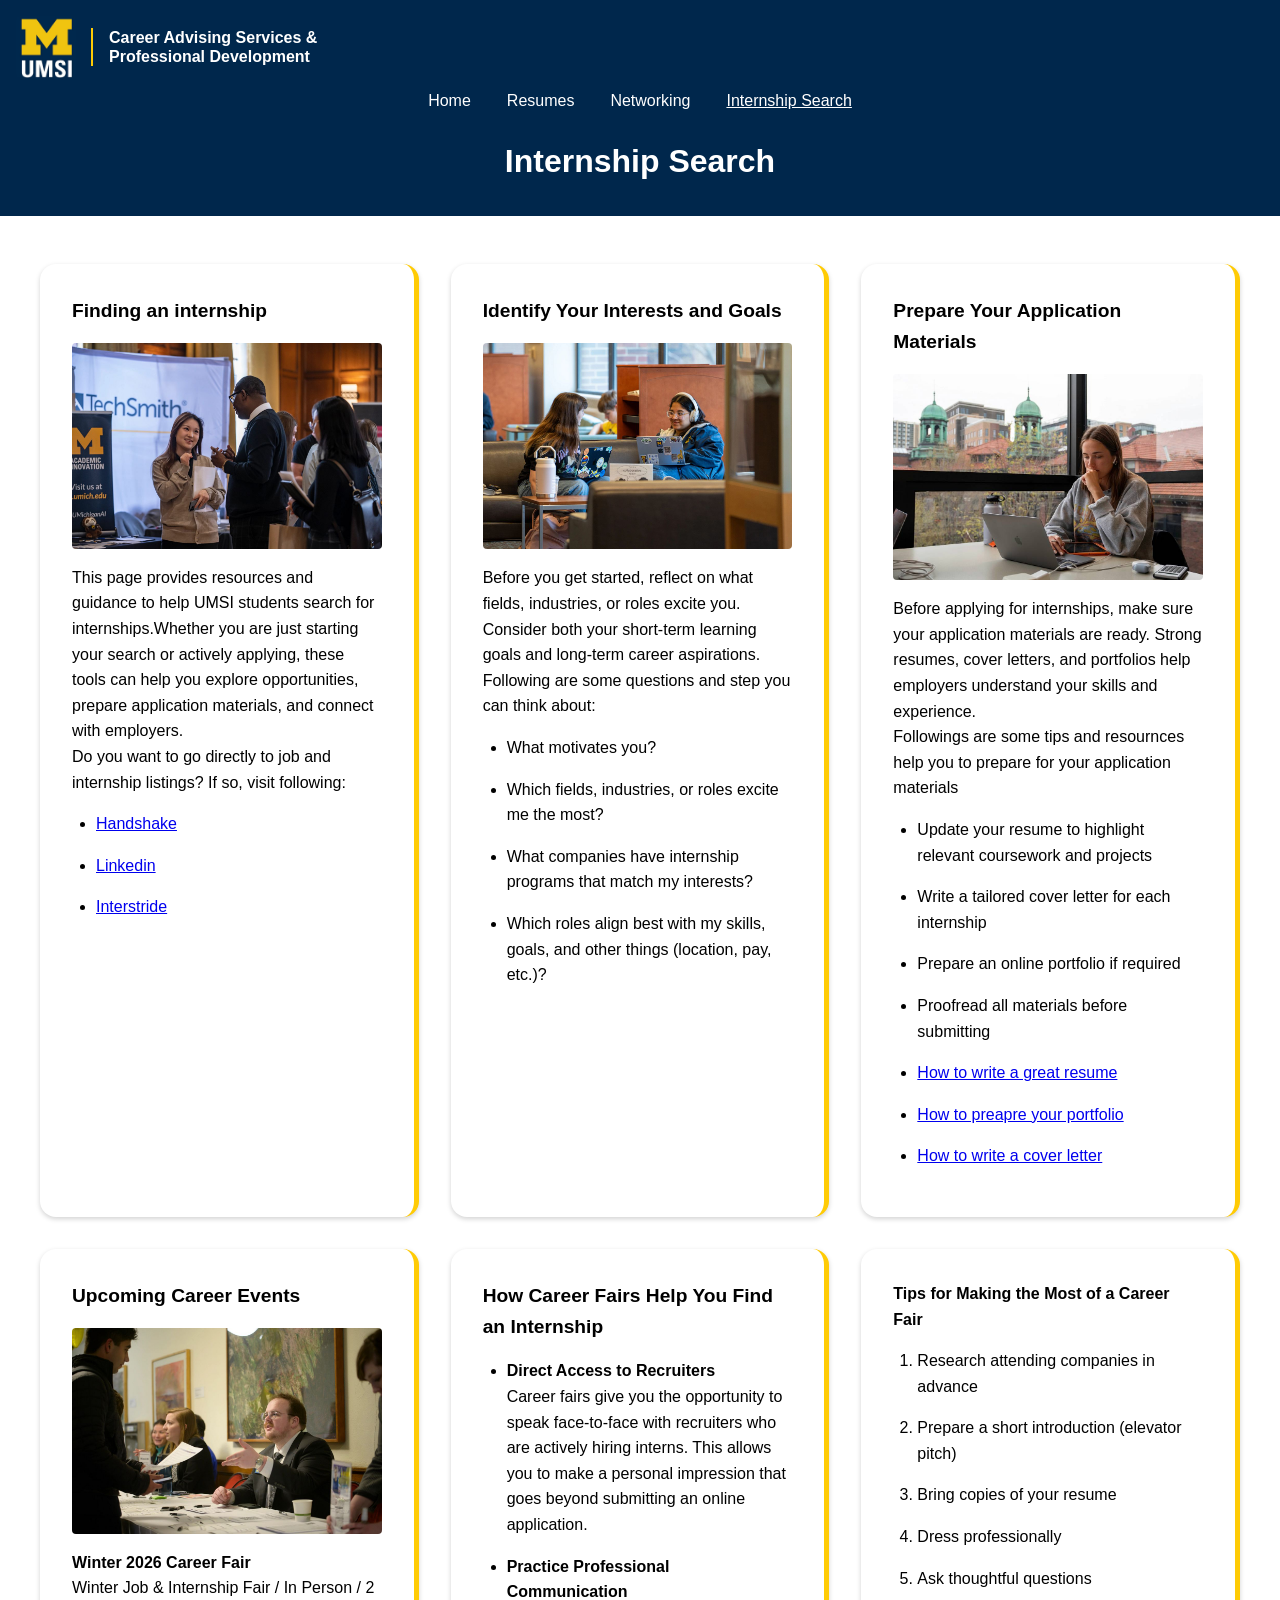
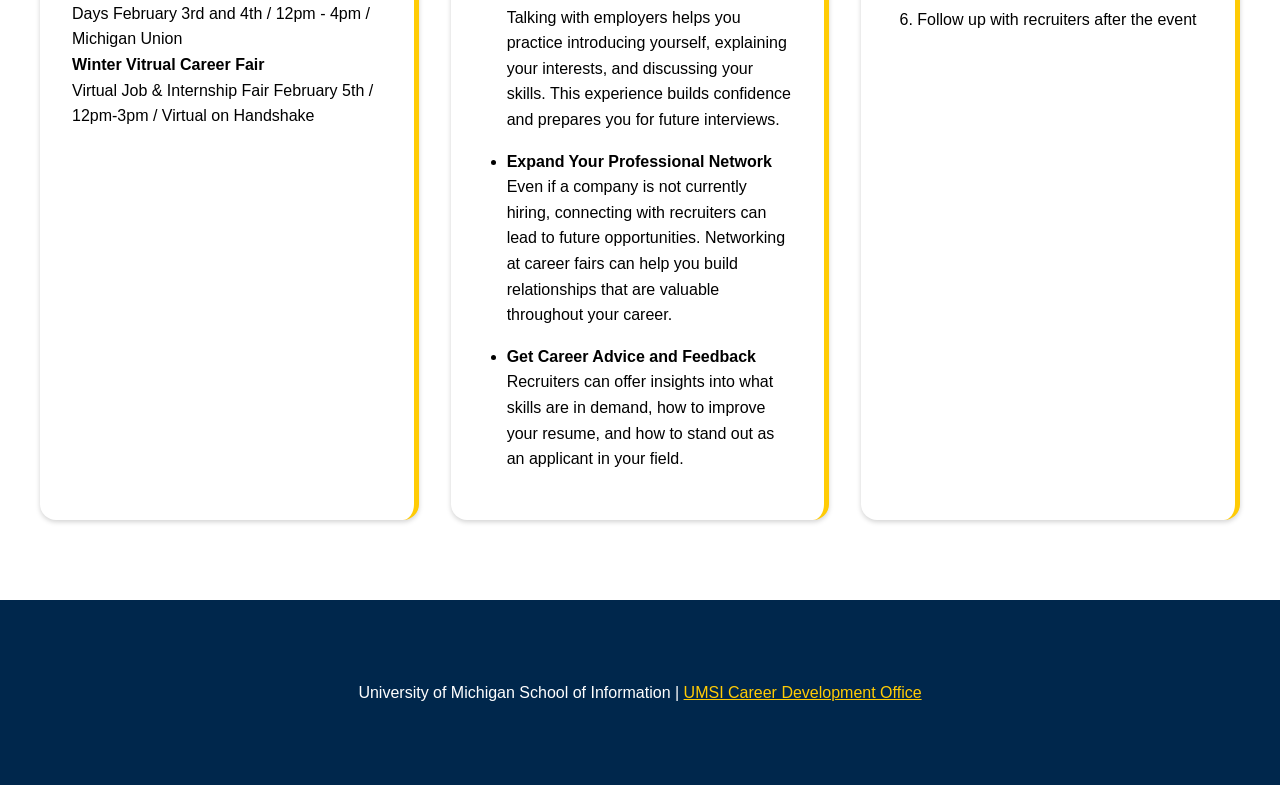
==== internship_search.html @ 56436642 "Add files via upload" ====
<!DOCTYPE html>
<html lang="en">
<head>
    <meta charset="UTF-8">
    <meta name="viewport" content="width=device-width, initial-scale=1.0">
    <link rel="stylesheet" href="css/html5reset.css">
    <link rel="stylesheet" href="css/style.css">
    <title>Internship Search</title>
</head>
<body>
        <header>
    <a href = "#main" class="skip-link">Skip to Main Content</a>
    <div class="logo-brand">
        <img src="images/UMSI_signature_vertical_informal_solidblue.png" alt="UMSI Logo">
        <span class="brand-text">Career Advising Services & Professional Development</span>
    </div>
        <nav>
            <ul>
                <li><a href = "index.html">Home</a></li>
                <li><a href = "resume.html">Resumes</a></li>
                <li><a href = "networking.html">Networking</a></li>
                <li><a href = "internship_search.html" class="active" aria-current="page">Internship Search</a></li>
            </ul>
        </nav>
    <h1>Internship Search</h1>
        </header>

    <main id="main">
    <section>
        <h2>Finding an internship </h2>
        <img src="images/internship.jpg" alt="Internship">
        <p>
        This page provides resources and guidance to help UMSI students search for internships.Whether you are just starting your search or actively applying, these tools can help you explore opportunities, prepare application materials, and connect with employers.
        </p>
    <div>
        <p> Do you want to go directly to job and internship listings? If so, visit following:</p>
        <ul>
                <li><a href = "https://joinhandshake.com/">Handshake</a></li>
                <li><a href = "https://www.linkedin.com/">Linkedin</a></li>
                <li><a href = "https://www.interstride.com/">Interstride</a></li>
        </ul>
    </div>
    </section>

<section>
    <h2> Identify Your Interests and Goals</h2>
    <img src="images/students_talking.jpg" alt="Students talking">
    <p>Before you get started, reflect on what fields, industries, or roles excite you. Consider both your short-term learning goals and long-term career aspirations.</p>
    <div>
        <p> Following are some questions and step you can think about:</p>
        <ul>
            <li>What motivates you?</li>
            <li>Which fields, industries, or roles excite me the most?</li>
            <li>What companies have internship programs that match my interests?</li>
            <li>Which roles align best with my skills, goals, and other things (location, pay, etc.)?</li>
        </ul>
    </div>
</section>

<section>
    <h2>Prepare Your Application Materials</h2>
    <img src="images/female_student_with_laptop.jpg" alt="Female student with laptop">
    <p>
         Before applying for internships, make sure your application materials are ready. Strong resumes, cover letters, and portfolios help employers understand your skills and experience.
    </p>
    <div>
        <p> Followings are some tips and resournces help you to prepare for your application materials</p>
        <ul>
            <li>Update your resume to highlight relevant coursework and projects</li>
            <li>Write a tailored cover letter for each internship</li>
            <li>Prepare an online portfolio if required</li>
            <li>Proofread all materials before submitting</li> 
            <li><a href = "https://careercenter.umich.edu/article/resume-resources">How to write a great resume</a></li>
            <li><a href = "https://docs.google.com/document/d/10ftmYAc1vs6yYSIAuGIkAvwC21Z1HDM0WyKTaZZzqUo/edit?tab=t.0">How to preapre your portfolio</a></li>
            <li><a href = "https://careercenter.umich.edu/content/cover-letter-resources">How to write a cover letter</a></li>
        </ul>

    </div>
</section>

<section>
    <h2>Upcoming Career Events</h3>
    <div>
        <img src="images/UMSI_CareerFair_02062025_12.jpg" alt="Career Fair">
        <h4>Winter 2026 Career Fair</h4>
        <p>Winter Job & Internship Fair / In Person / 2 Days
            February 3rd and 4th / 12pm - 4pm / Michigan Union<br>
        </p>
        <h4>Winter Vitrual Career Fair</h4>
            <p>Virtual Job & Internship Fair
            February 5th / 12pm-3pm / Virtual on Handshake<br>
            </p>
    </div>
</section>

<section>
    <h2>How Career Fairs Help You Find an Internship</h3>
     <ul>
      <li>
        <strong>Direct Access to Recruiters</strong><br>
        Career fairs give you the opportunity to speak face-to-face with recruiters who are actively hiring interns. This allows you to make a personal impression that goes beyond submitting an online application.
      </li>
      <li>
        <strong>Practice Professional Communication</strong><br>
        Talking with employers helps you practice introducing yourself, explaining your interests, and discussing your skills. This experience builds confidence and prepares you for future interviews.
      </li>
      <li>
        <strong>Expand Your Professional Network</strong><br>
        Even if a company is not currently hiring, connecting with recruiters can lead to future opportunities. Networking at career fairs can help you build relationships that are valuable throughout your career.
      </li>
      <li>
        <strong>Get Career Advice and Feedback</strong><br>
        Recruiters can offer insights into what skills are in demand, how to improve your resume, and how to stand out as an applicant in your field.
      </li>
    </ul>
</section>

<section>
    <h3>Tips for Making the Most of a Career Fair</h3>
    <ol>
      <li>Research attending companies in advance</li>
      <li>Prepare a short introduction (elevator pitch)</li>
      <li>Bring copies of your resume</li>
      <li>Dress professionally</li>
      <li>Ask thoughtful questions</li>
      <li>Follow up with recruiters after the event</li>
    </ol>
</section>
</main>

<footer>
        <p>University of Michigan School of Information | <a href="https://umich.instructure.com/courses/137916">UMSI Career Development Office </a></p>
        </footer>

</body>
</html>

 <!-- Content taken & modified from ChatGPT with the prompt, "genertae content for a internship search website for a college career page", Some content taken & modified from University of Michigan's Career website : https://careercenter.umich.edu/content/career-center-fairs -->
---- css/style.css ----
body {
  font-family: 'Helvetica Neue', Helvetica, Arial, sans-serif;
  line-height: 1.6;
  color: black;
  background-color: white;
  margin: 0;
  padding: 0;
}

.skip-link {
  position: absolute;
  top: -100px;
  left: 0;
  background:white;
  padding:1rem;
  color: #00274C;
  z-index: 1000;
  text-decoration: none;
  font-weight: bold;
}

.skip-link:focus {
  top: 0;
  outline: 3px solid #FFCB05;
}

header {
  background-color: #00274C;
  color: white;
  padding: 1rem;
  text-align: center;
}


.logo-brand {
  display:flex;
  align-items: center;
  justify-content: left;
  gap: 15px;
}

.logo-brand img {
  max-width: 60px;
  height: auto;
  margin: 0;
}

.brand-text {
  color: white;
  font-weight: bold;
  font-size: 1rem;
  text-align: left;
  line-height: 1.2;
  max-width: 260px;
  border-left: 2px solid #FFCB05;
  padding-left: 16px;
}


nav ul {
  display: flex;
  flex-wrap: wrap;
  justify-content: center;
  list-style: none;
  padding: 0;
  gap: 1rem;
}

nav a {
  color: white;
  text-decoration: none;
  text-align: center;
  padding: 0.5rem;
  display: inline-block;
  border: 2px solid transparent;
}

nav a:hover{
  text-decoration: underline;
}

nav a:focus :active {
  background-color:white;
  color: #00274C;
  outline: 3px solid #FFCB05;
}

nav a.active {
  color:white;
  text-decoration: underline; 
}

h1{
    font-size:2rem;
    padding:0.8rem;

}

h2{
  font-size:1.2rem;
}


main {
  display: grid;
  grid-template-columns: repeat(auto-fit, minmax(320px, 1fr));
  gap: 2rem;
  padding-top: 3rem;
  padding-left: 1rem;
  padding-right: 1rem;
  padding-bottom: 3rem;
  max-width: 1200px;
  margin: 0 auto;
}

.homepage{
  display:block;
}

.homepage img{
  max-width:80%;
}

.homepage section {
  margin-bottom: 2rem;
  max-width: 1200px;
  margin-left: auto;
  margin-right: auto;
}

section {
  background: white;
  padding: 2rem;
  border-right: 5px solid #FFCB05;
  box-shadow: 0 2px 5px lightgrey;
  border-radius: 16px;
}


main ul, main ol {
  padding-left: 1.5rem;
  margin: 1rem 0;
}

main li {
  margin-bottom: 1rem;
}


img {
  max-width: 100%;
  height: auto;
  display: block;
  margin: 1rem 0;
  border-radius: 4px;
}



footer {
  background-color: #00274C;
  color: white;
  text-align: center;
  padding: 5rem;
  margin-top: 2rem;
}

footer a {
  color: #FFCB05;
}
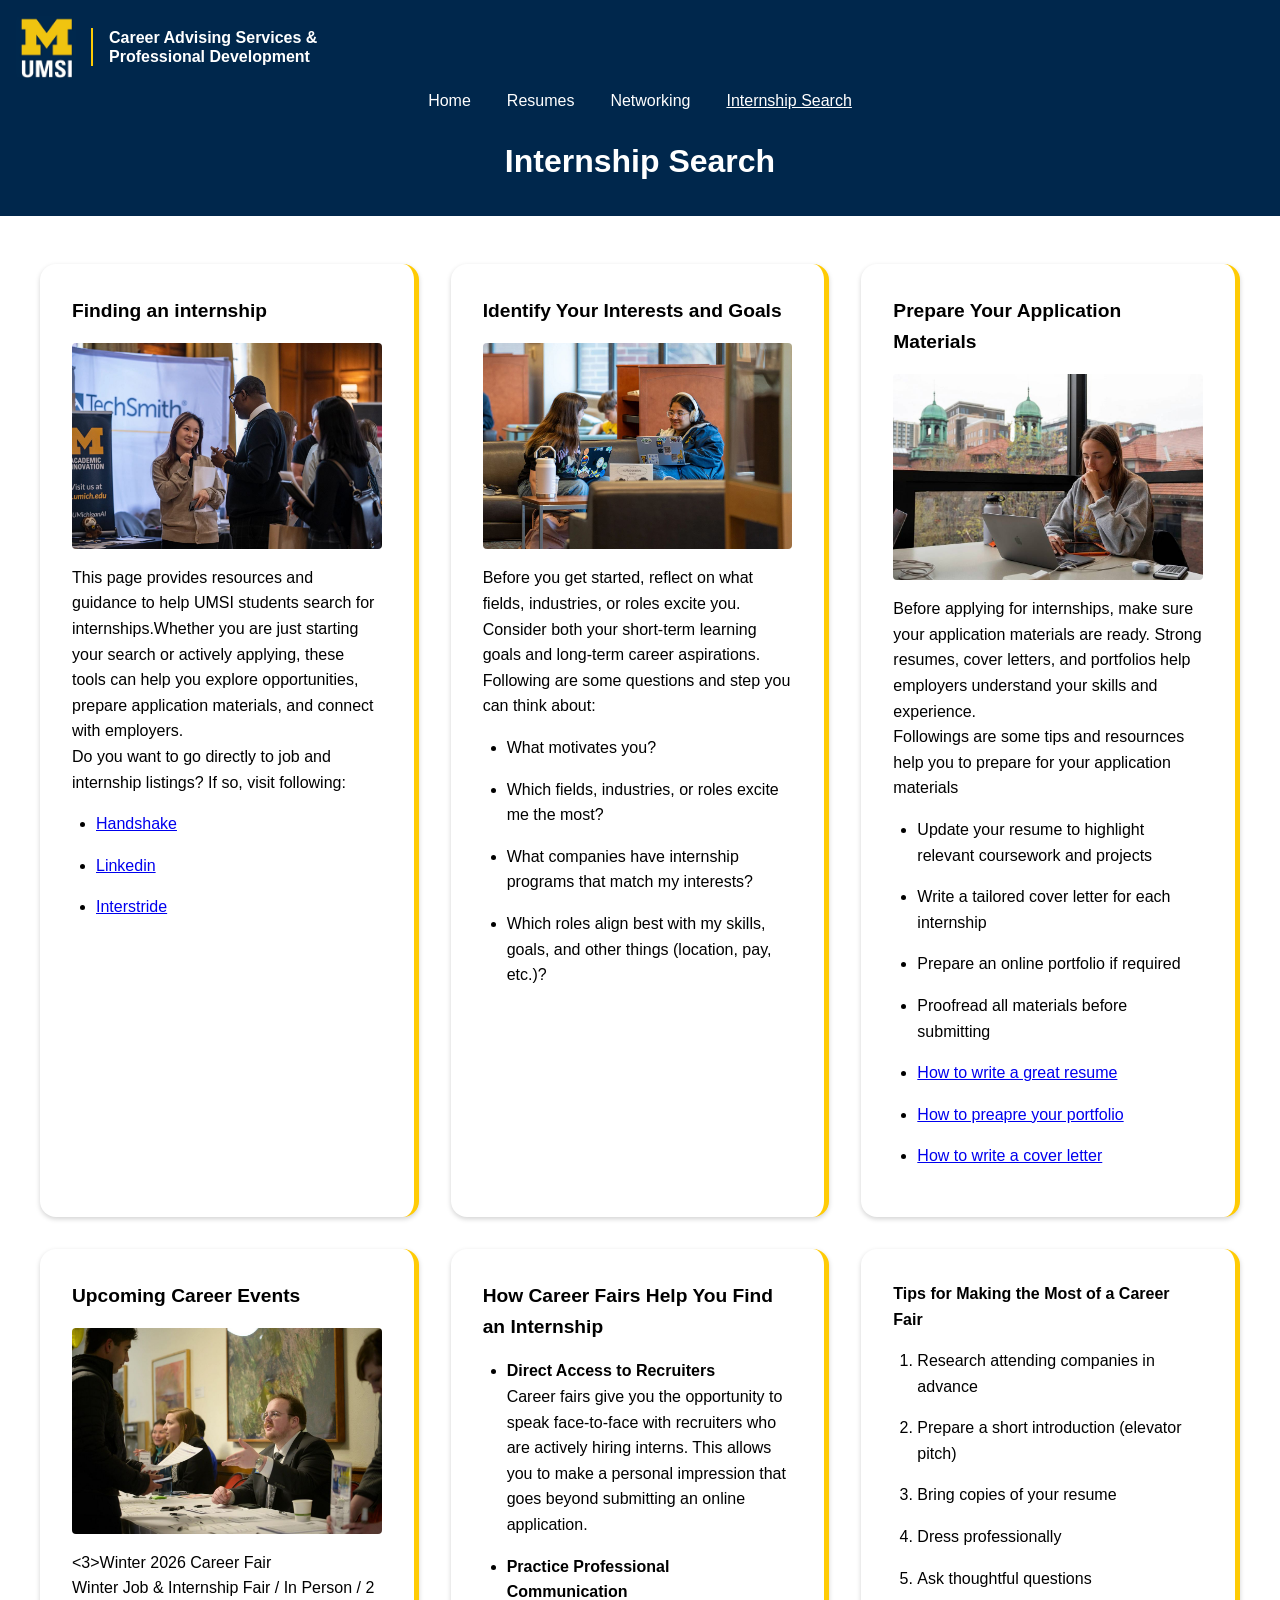
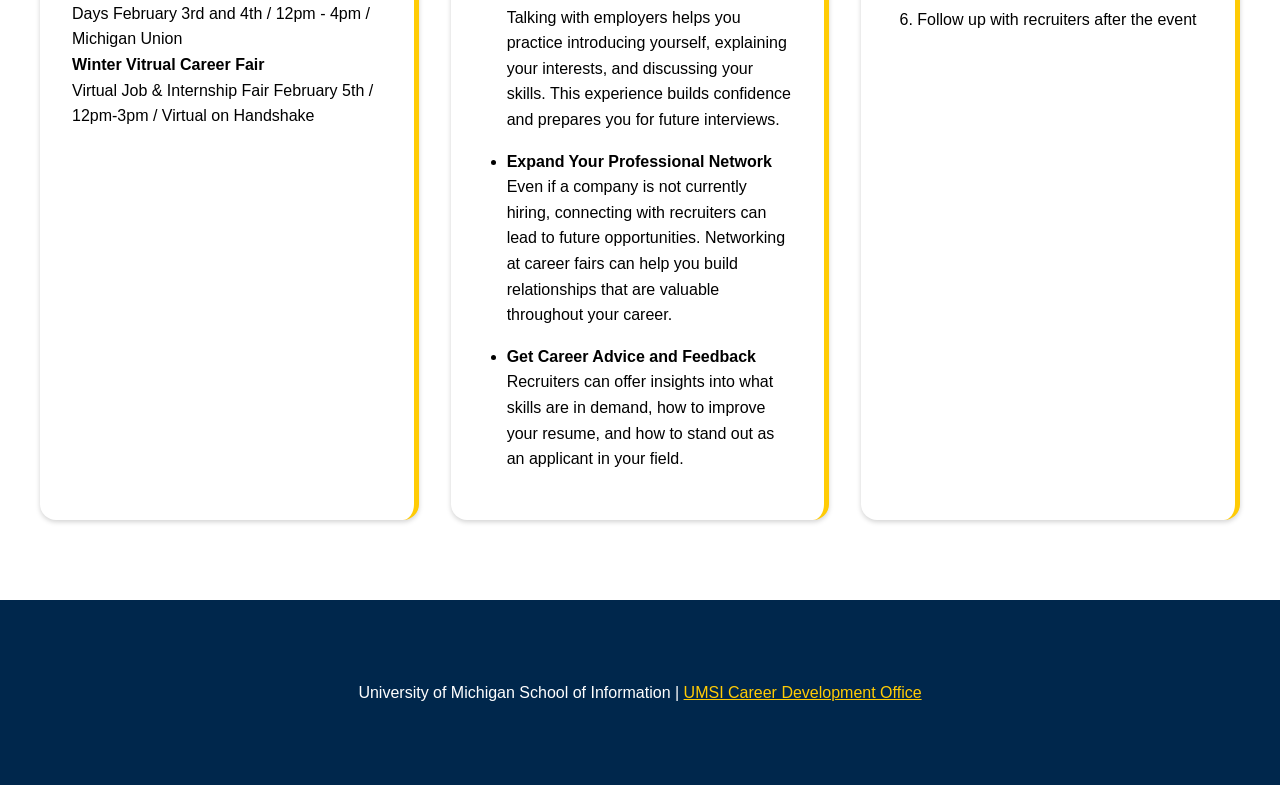
==== commit ae4df9f0: "Add files via upload" ====
--- a/internship_search.html
+++ b/internship_search.html
@@ -79,14 +79,14 @@
 </section>
 
 <section>
-    <h2>Upcoming Career Events</h3>
+    <h2>Upcoming Career Events</h2>
     <div>
         <img src="images/UMSI_CareerFair_02062025_12.jpg" alt="Career Fair">
-        <h4>Winter 2026 Career Fair</h4>
+        <3>Winter 2026 Career Fair</h3>
         <p>Winter Job & Internship Fair / In Person / 2 Days
             February 3rd and 4th / 12pm - 4pm / Michigan Union<br>
         </p>
-        <h4>Winter Vitrual Career Fair</h4>
+        <h3>Winter Vitrual Career Fair</h3>
             <p>Virtual Job & Internship Fair
             February 5th / 12pm-3pm / Virtual on Handshake<br>
             </p>
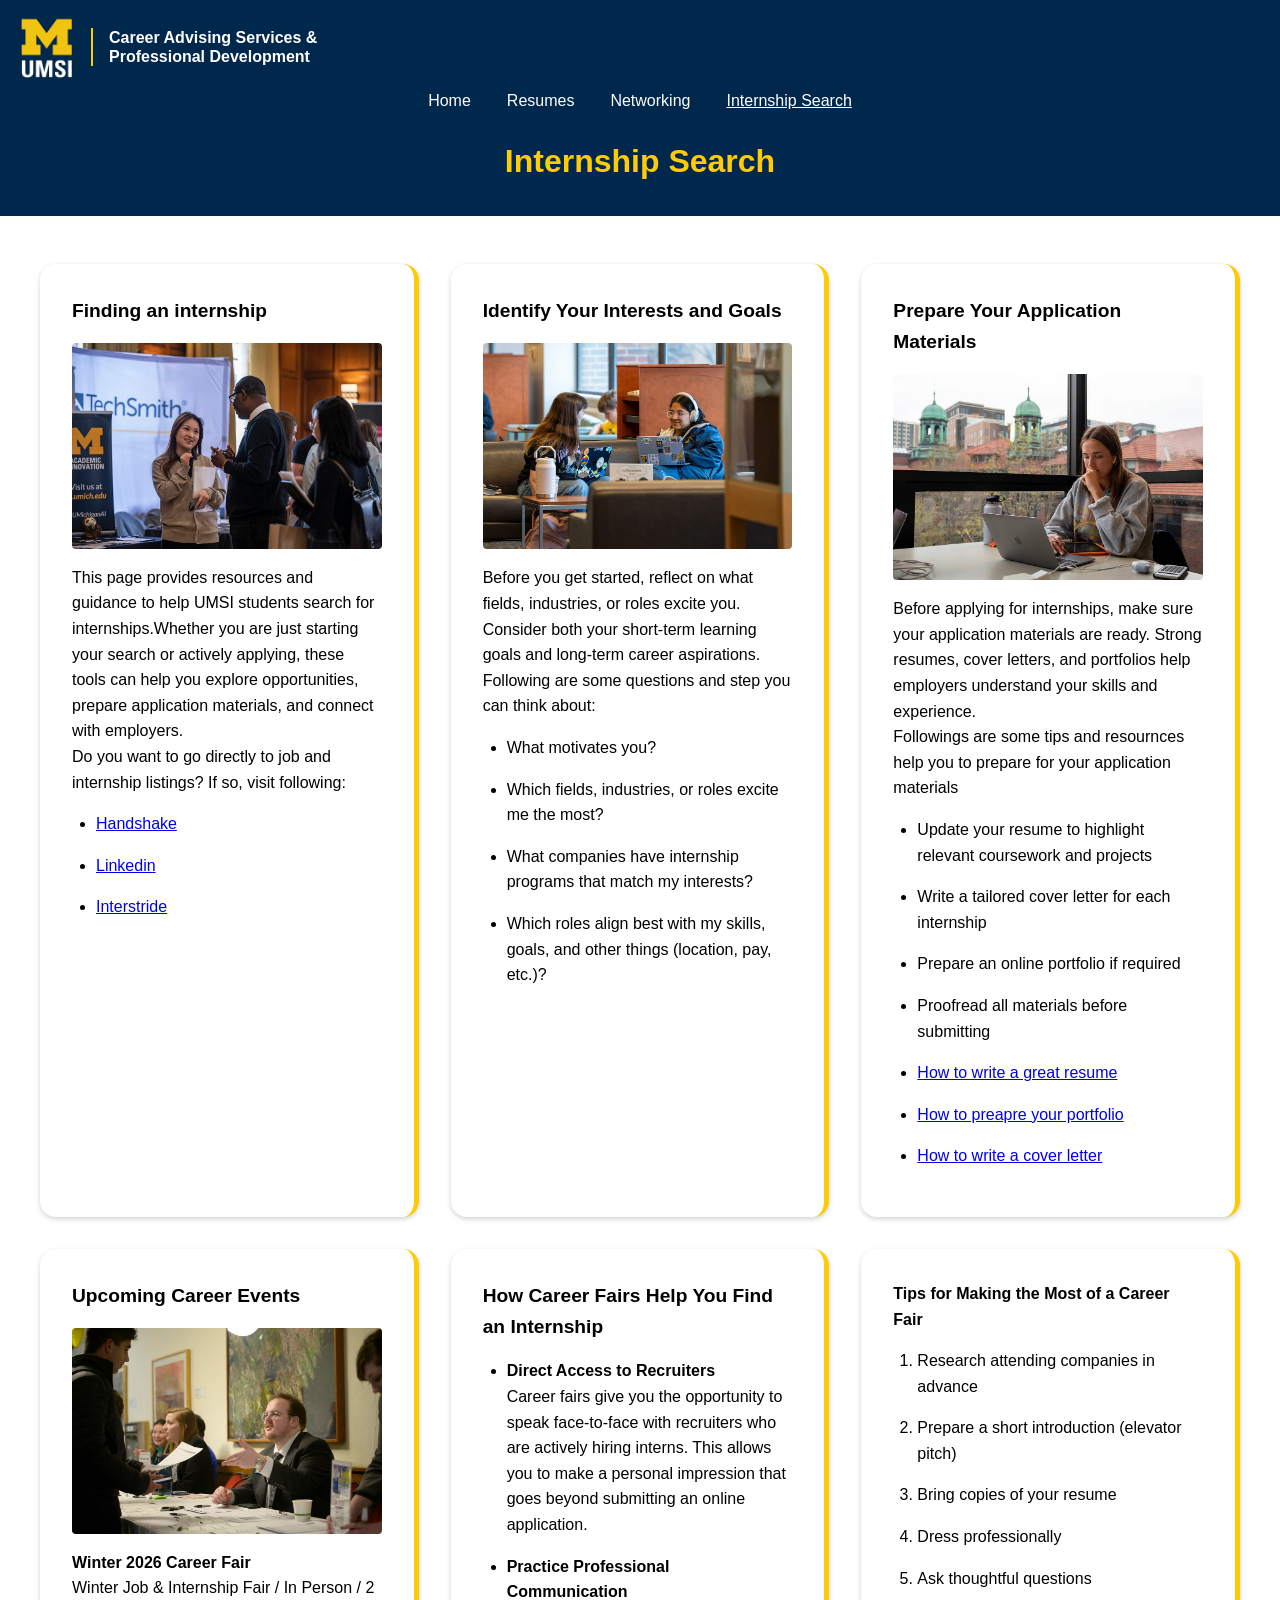
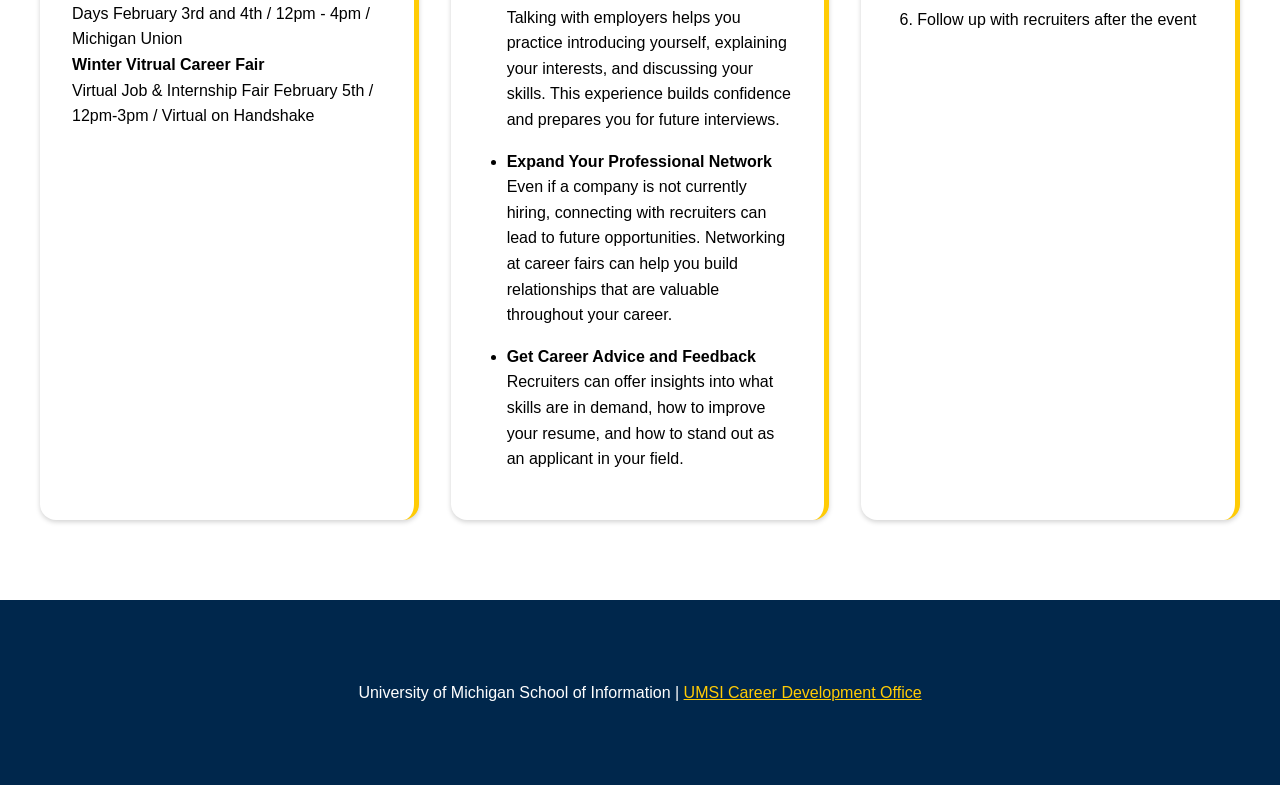
==== commit ea67584c: "Add files via upload" ====
--- a/internship_search.html
+++ b/internship_search.html
@@ -82,7 +82,7 @@
     <h2>Upcoming Career Events</h2>
     <div>
         <img src="images/UMSI_CareerFair_02062025_12.jpg" alt="Career Fair">
-        <3>Winter 2026 Career Fair</h3>
+        <h3>Winter 2026 Career Fair</h3>
         <p>Winter Job & Internship Fair / In Person / 2 Days
             February 3rd and 4th / 12pm - 4pm / Michigan Union<br>
         </p>
--- a/css/style.css
+++ b/css/style.css
@@ -1,3 +1,6 @@
+h1,h2,h3{
+  font-family: Montserrat,Helvetica, sans-serif;
+}
 body {
   font-family: 'Helvetica Neue', Helvetica, Arial, sans-serif;
   line-height: 1.6;
@@ -26,7 +29,7 @@
 
 header {
   background-color: #00274C;
-  color: white;
+  color: #FFCB05;
   padding: 1rem;
   text-align: center;
 }
